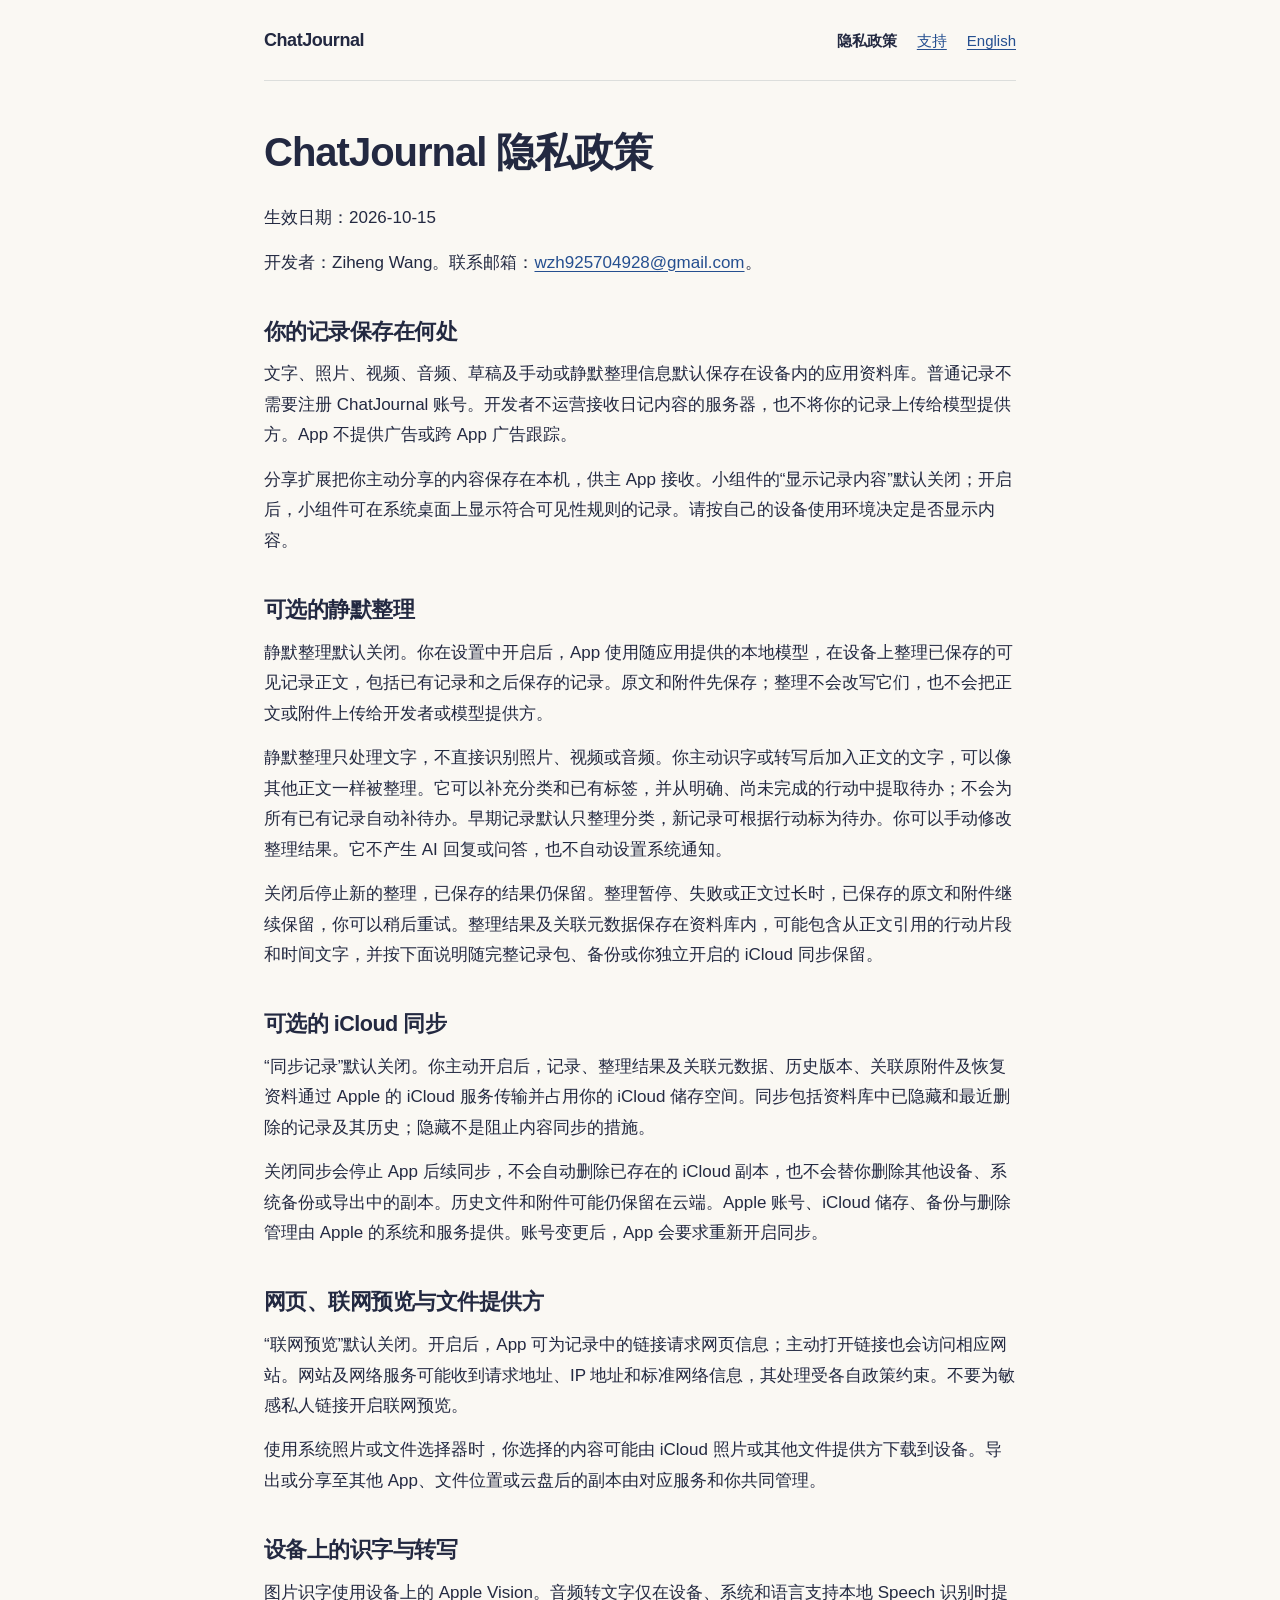
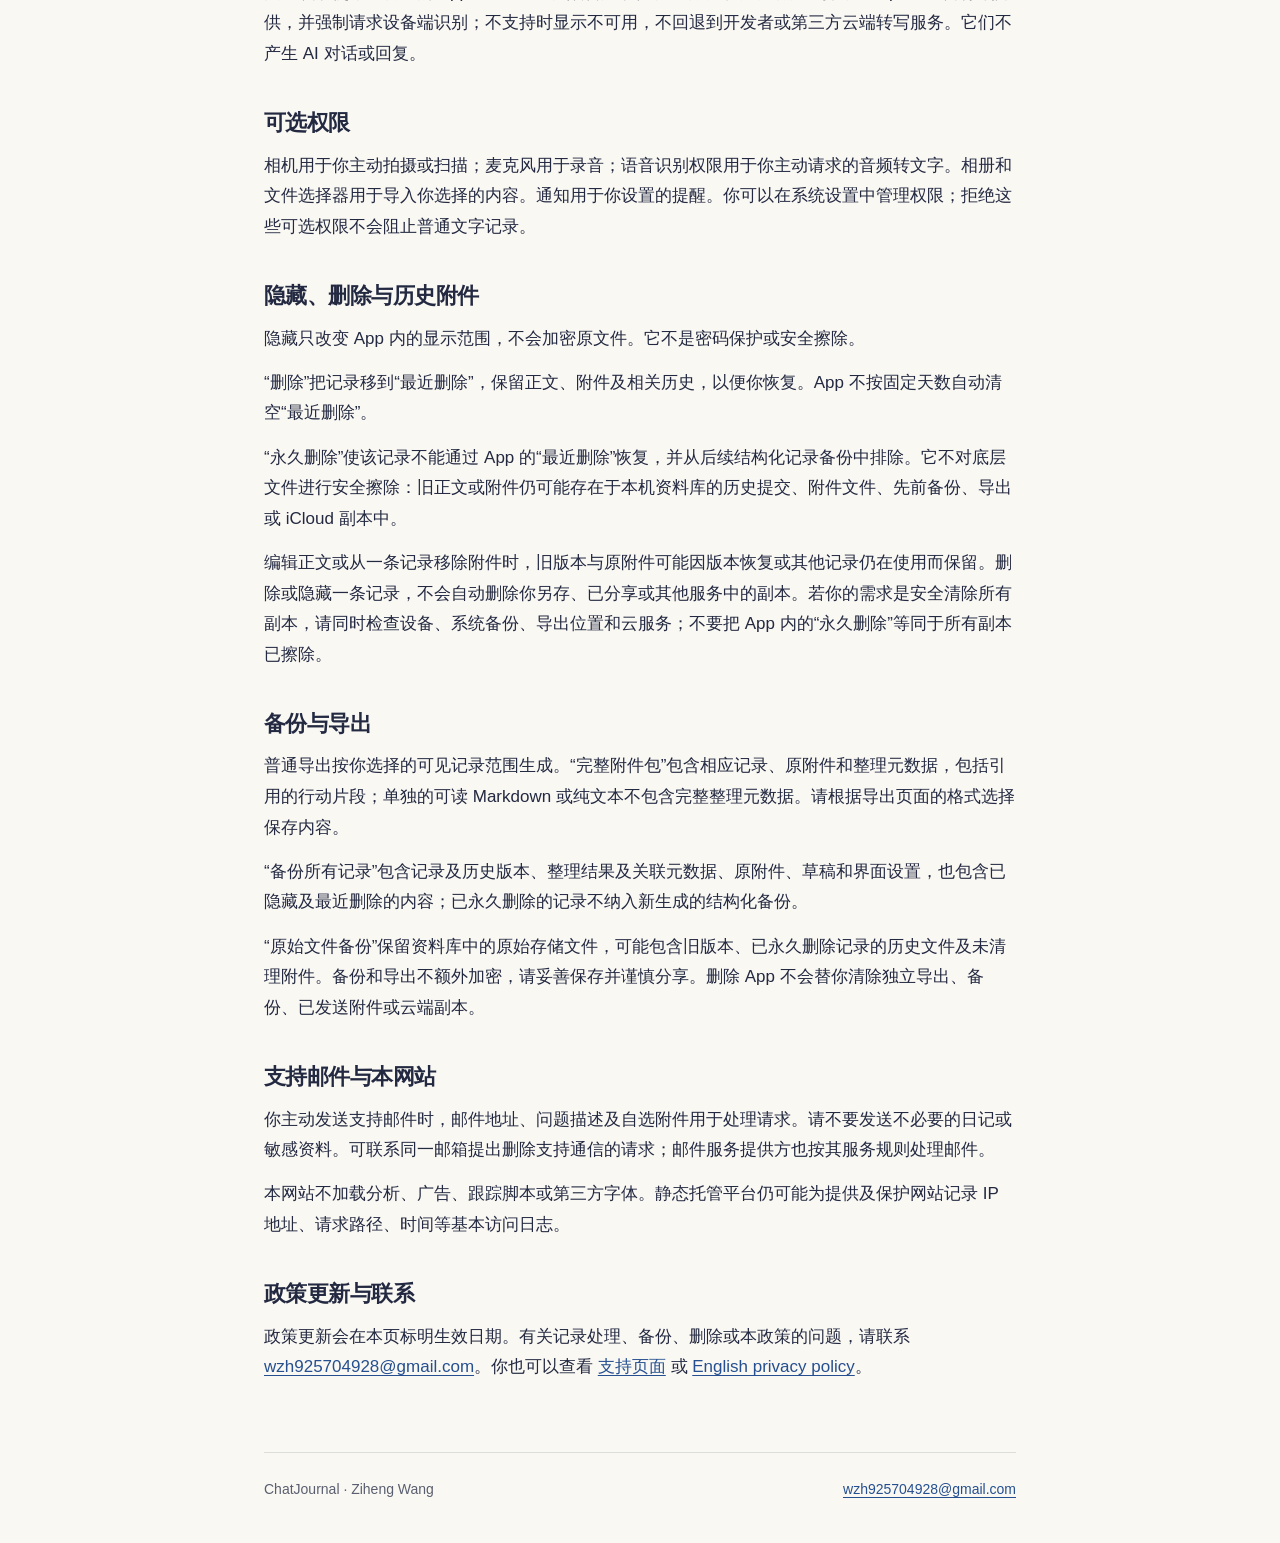
==== docs/privacy.zh.html @ 0717ebc5 "Add files via upload" ====
<!doctype html>
<html lang="zh-Hans">
<head>
<meta charset="utf-8">
<meta name="viewport" content="width=device-width, initial-scale=1">
<meta name="description" content="ChatJournal 如何保存记录、处理可选同步、权限、备份和删除。">
<meta name="referrer" content="no-referrer">
<meta http-equiv="Content-Security-Policy" content="default-src 'none'; style-src 'self'; img-src 'self'; base-uri 'none'; form-action 'none'">
<title>ChatJournal 隐私政策</title>
<link rel="alternate" hreflang="zh-Hans" href="privacy.zh.html">
<link rel="alternate" hreflang="en" href="privacy.en.html">
<link rel="stylesheet" href="style.css">
</head>
<body>
<a class="skip" href="#content">跳到正文</a>
<header><a class="brand" href="index.html">ChatJournal</a><nav aria-label="网站导航"><a href="privacy.zh.html" aria-current="page">隐私政策</a><a href="support.zh.html">支持</a><a href="privacy.en.html" lang="en" hreflang="en">English</a></nav></header>
<main id="content"><h1>ChatJournal 隐私政策</h1>
<p>生效日期：2026-10-15</p>
<p>开发者：Ziheng Wang。联系邮箱：<a href="mailto:wzh925704928@gmail.com">wzh925704928@gmail.com</a>。</p>
<h2>你的记录保存在何处</h2>
<p>文字、照片、视频、音频、草稿及手动或静默整理信息默认保存在设备内的应用资料库。普通记录不需要注册 ChatJournal 账号。开发者不运营接收日记内容的服务器，也不将你的记录上传给模型提供方。App 不提供广告或跨 App 广告跟踪。</p>
<p>分享扩展把你主动分享的内容保存在本机，供主 App 接收。小组件的“显示记录内容”默认关闭；开启后，小组件可在系统桌面上显示符合可见性规则的记录。请按自己的设备使用环境决定是否显示内容。</p>
<h2>可选的静默整理</h2>
<p>静默整理默认关闭。你在设置中开启后，App 使用随应用提供的本地模型，在设备上整理已保存的可见记录正文，包括已有记录和之后保存的记录。原文和附件先保存；整理不会改写它们，也不会把正文或附件上传给开发者或模型提供方。</p>
<p>静默整理只处理文字，不直接识别照片、视频或音频。你主动识字或转写后加入正文的文字，可以像其他正文一样被整理。它可以补充分类和已有标签，并从明确、尚未完成的行动中提取待办；不会为所有已有记录自动补待办。早期记录默认只整理分类，新记录可根据行动标为待办。你可以手动修改整理结果。它不产生 AI 回复或问答，也不自动设置系统通知。</p>
<p>关闭后停止新的整理，已保存的结果仍保留。整理暂停、失败或正文过长时，已保存的原文和附件继续保留，你可以稍后重试。整理结果及关联元数据保存在资料库内，可能包含从正文引用的行动片段和时间文字，并按下面说明随完整记录包、备份或你独立开启的 iCloud 同步保留。</p>
<h2>可选的 iCloud 同步</h2>
<p>“同步记录”默认关闭。你主动开启后，记录、整理结果及关联元数据、历史版本、关联原附件及恢复资料通过 Apple 的 iCloud 服务传输并占用你的 iCloud 储存空间。同步包括资料库中已隐藏和最近删除的记录及其历史；隐藏不是阻止内容同步的措施。</p>
<p>关闭同步会停止 App 后续同步，不会自动删除已存在的 iCloud 副本，也不会替你删除其他设备、系统备份或导出中的副本。历史文件和附件可能仍保留在云端。Apple 账号、iCloud 储存、备份与删除管理由 Apple 的系统和服务提供。账号变更后，App 会要求重新开启同步。</p>
<h2>网页、联网预览与文件提供方</h2>
<p>“联网预览”默认关闭。开启后，App 可为记录中的链接请求网页信息；主动打开链接也会访问相应网站。网站及网络服务可能收到请求地址、IP 地址和标准网络信息，其处理受各自政策约束。不要为敏感私人链接开启联网预览。</p>
<p>使用系统照片或文件选择器时，你选择的内容可能由 iCloud 照片或其他文件提供方下载到设备。导出或分享至其他 App、文件位置或云盘后的副本由对应服务和你共同管理。</p>
<h2>设备上的识字与转写</h2>
<p>图片识字使用设备上的 Apple Vision。音频转文字仅在设备、系统和语言支持本地 Speech 识别时提供，并强制请求设备端识别；不支持时显示不可用，不回退到开发者或第三方云端转写服务。它们不产生 AI 对话或回复。</p>
<h2>可选权限</h2>
<p>相机用于你主动拍摄或扫描；麦克风用于录音；语音识别权限用于你主动请求的音频转文字。相册和文件选择器用于导入你选择的内容。通知用于你设置的提醒。你可以在系统设置中管理权限；拒绝这些可选权限不会阻止普通文字记录。</p>
<h2>隐藏、删除与历史附件</h2>
<p>隐藏只改变 App 内的显示范围，不会加密原文件。它不是密码保护或安全擦除。</p>
<p>“删除”把记录移到“最近删除”，保留正文、附件及相关历史，以便你恢复。App 不按固定天数自动清空“最近删除”。</p>
<p>“永久删除”使该记录不能通过 App 的“最近删除”恢复，并从后续结构化记录备份中排除。它不对底层文件进行安全擦除：旧正文或附件仍可能存在于本机资料库的历史提交、附件文件、先前备份、导出或 iCloud 副本中。</p>
<p>编辑正文或从一条记录移除附件时，旧版本与原附件可能因版本恢复或其他记录仍在使用而保留。删除或隐藏一条记录，不会自动删除你另存、已分享或其他服务中的副本。若你的需求是安全清除所有副本，请同时检查设备、系统备份、导出位置和云服务；不要把 App 内的“永久删除”等同于所有副本已擦除。</p>
<h2>备份与导出</h2>
<p>普通导出按你选择的可见记录范围生成。“完整附件包”包含相应记录、原附件和整理元数据，包括引用的行动片段；单独的可读 Markdown 或纯文本不包含完整整理元数据。请根据导出页面的格式选择保存内容。</p>
<p>“备份所有记录”包含记录及历史版本、整理结果及关联元数据、原附件、草稿和界面设置，也包含已隐藏及最近删除的内容；已永久删除的记录不纳入新生成的结构化备份。</p>
<p>“原始文件备份”保留资料库中的原始存储文件，可能包含旧版本、已永久删除记录的历史文件及未清理附件。备份和导出不额外加密，请妥善保存并谨慎分享。删除 App 不会替你清除独立导出、备份、已发送附件或云端副本。</p>
<h2>支持邮件与本网站</h2>
<p>你主动发送支持邮件时，邮件地址、问题描述及自选附件用于处理请求。请不要发送不必要的日记或敏感资料。可联系同一邮箱提出删除支持通信的请求；邮件服务提供方也按其服务规则处理邮件。</p>
<p>本网站不加载分析、广告、跟踪脚本或第三方字体。静态托管平台仍可能为提供及保护网站记录 IP 地址、请求路径、时间等基本访问日志。</p>
<h2>政策更新与联系</h2>
<p>政策更新会在本页标明生效日期。有关记录处理、备份、删除或本政策的问题，请联系 <a href="mailto:wzh925704928@gmail.com">wzh925704928@gmail.com</a>。你也可以查看 <a href="support.zh.html">支持页面</a> 或 <a href="privacy.en.html">English privacy policy</a>。</p></main>
<footer><span>ChatJournal · Ziheng Wang</span><a href="mailto:wzh925704928@gmail.com">wzh925704928@gmail.com</a></footer>
</body>
</html>
---- docs/style.css ----
:root{color-scheme:light dark;--paper:#faf8f3;--ink:#232941;--muted:#595f70;--line:#dcdedc;--link:#254f90;--focus:#995b0e}
*{box-sizing:border-box}
html{font-size:100%;scroll-padding-top:1.5rem}
body{margin:0;background:var(--paper);color:var(--ink);font-family:-apple-system,BlinkMacSystemFont,"Segoe UI","PingFang SC","Hiragino Sans GB",sans-serif;font-size:1.0625rem;line-height:1.8;overflow-wrap:anywhere}
a{color:var(--link);text-underline-offset:.2em;text-decoration-thickness:.06em}
a:hover{text-decoration-thickness:.12em}
a:focus-visible{outline:3px solid var(--focus);outline-offset:5px;border-radius:2px}
header,main,footer{width:min(100% - 3rem,47rem);margin-inline:auto}
header{display:flex;align-items:center;justify-content:space-between;gap:1.25rem;flex-wrap:wrap;padding-block:1.5rem;border-bottom:1px solid var(--line)}
.brand{font-size:1.125rem;font-weight:650;letter-spacing:-.025em;text-decoration:none;color:var(--ink)}
nav{display:flex;gap:1.25rem;flex-wrap:wrap;font-size:.9375rem}
nav a[aria-current=page]{color:var(--ink);text-decoration:none;font-weight:650}
main{padding-block:2.75rem 3.5rem}
h1,h2{line-height:1.35;letter-spacing:-.025em;text-wrap:balance}
h1{font-size:clamp(1.9rem,5vw,2.5rem);font-weight:700;margin:0 0 1.5rem}
h2{font-size:1.35rem;font-weight:650;margin:2.4rem 0 .8rem}
p{margin:.85rem 0}
ul{padding-left:1.25rem}
li+li{margin-top:.5rem}
.intro{font-size:1.25rem;line-height:1.65;color:var(--muted)}
footer{border-top:1px solid var(--line);padding-block:1.5rem 2.5rem;display:flex;gap:.5rem 1.5rem;justify-content:space-between;flex-wrap:wrap;font-size:.875rem;color:var(--muted)}
.skip{position:absolute;left:1rem;top:-5rem;background:var(--paper);padding:.6rem .9rem;z-index:1}
.skip:focus{top:1rem}
@media(max-width:30rem){header,main,footer{width:calc(100% - 2.25rem)}header{align-items:flex-start;gap:.6rem}nav{gap:1rem}main{padding-top:2rem}body{font-size:1rem}}
@media(prefers-color-scheme:dark){:root{--paper:#171b2b;--ink:#f2f1ee;--muted:#b6bdcd;--line:#3a4052;--link:#a6c6ff;--focus:#e3b674}}
@media print{body{background:white;color:black;font-size:11pt}header,footer,.skip{display:none}main{width:100%;padding:0}h2{break-after:avoid}a{color:inherit}p,li{orphans:3;widows:3}}
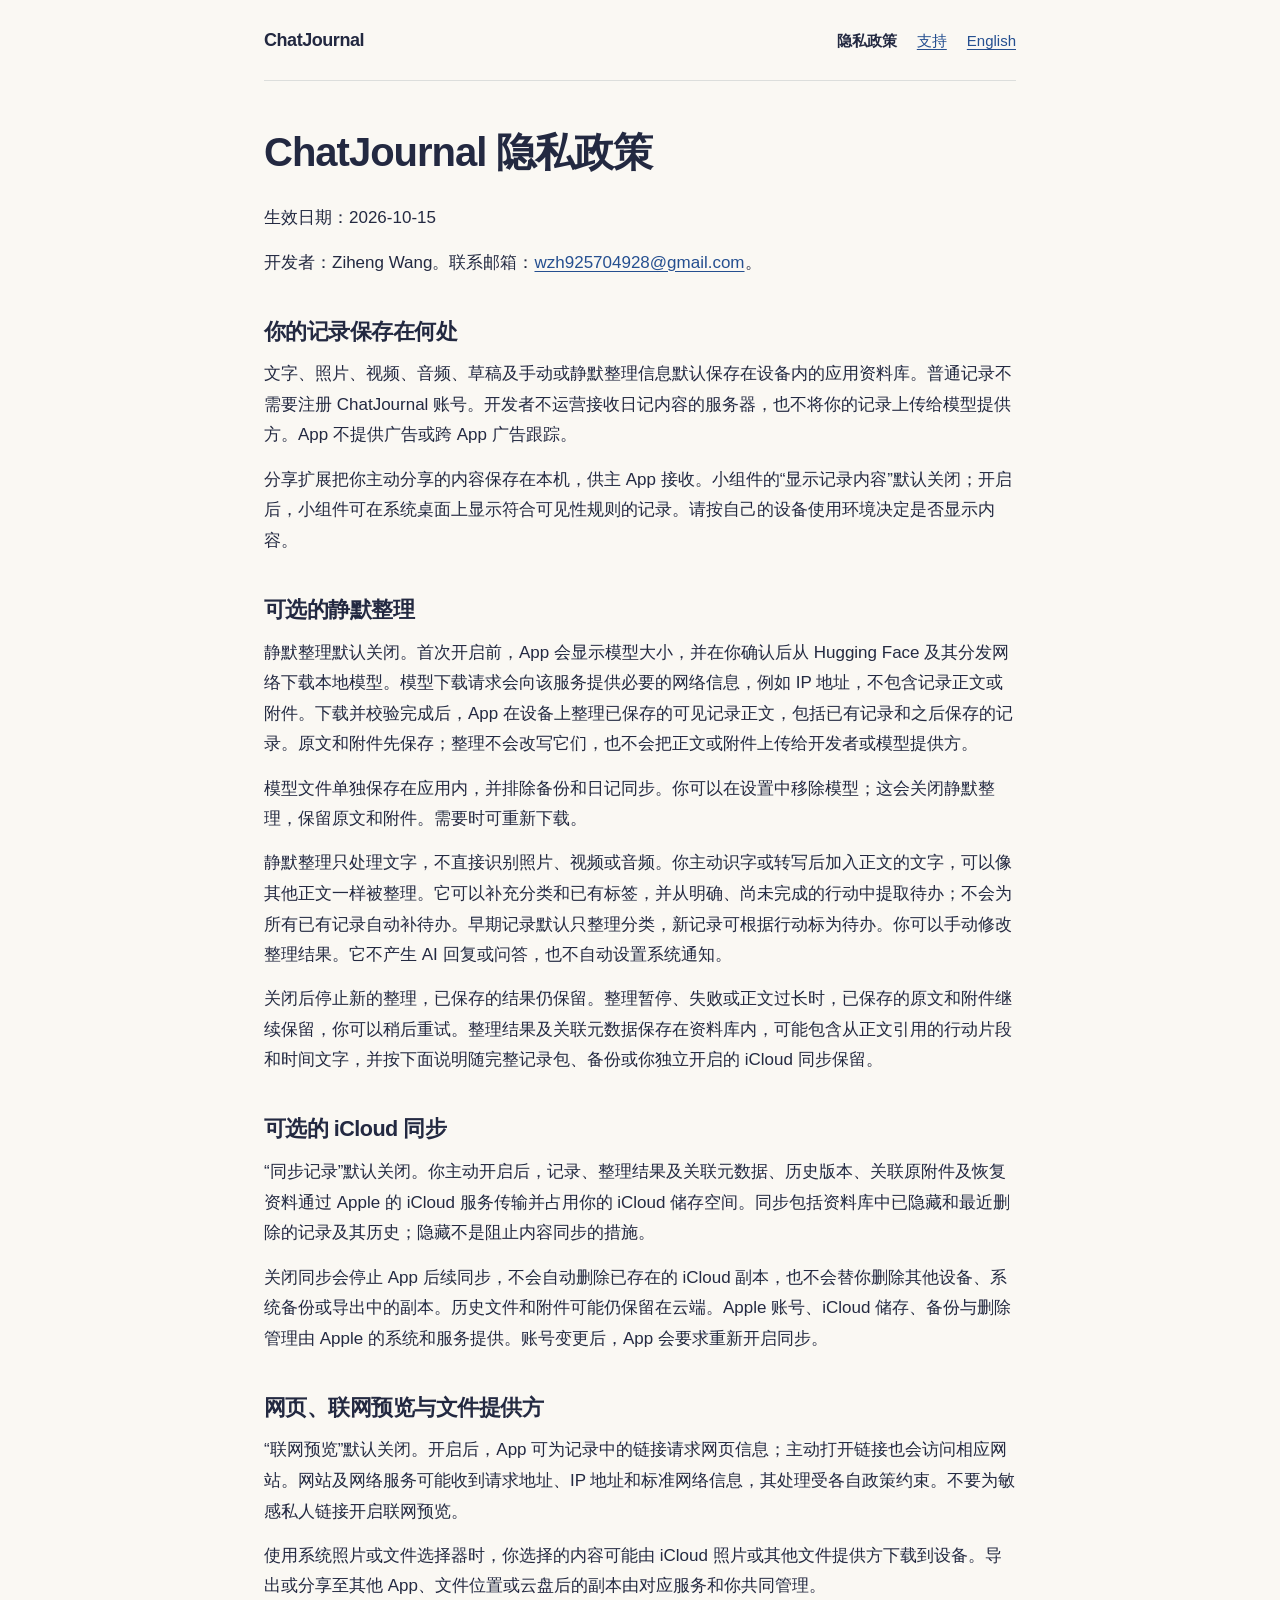
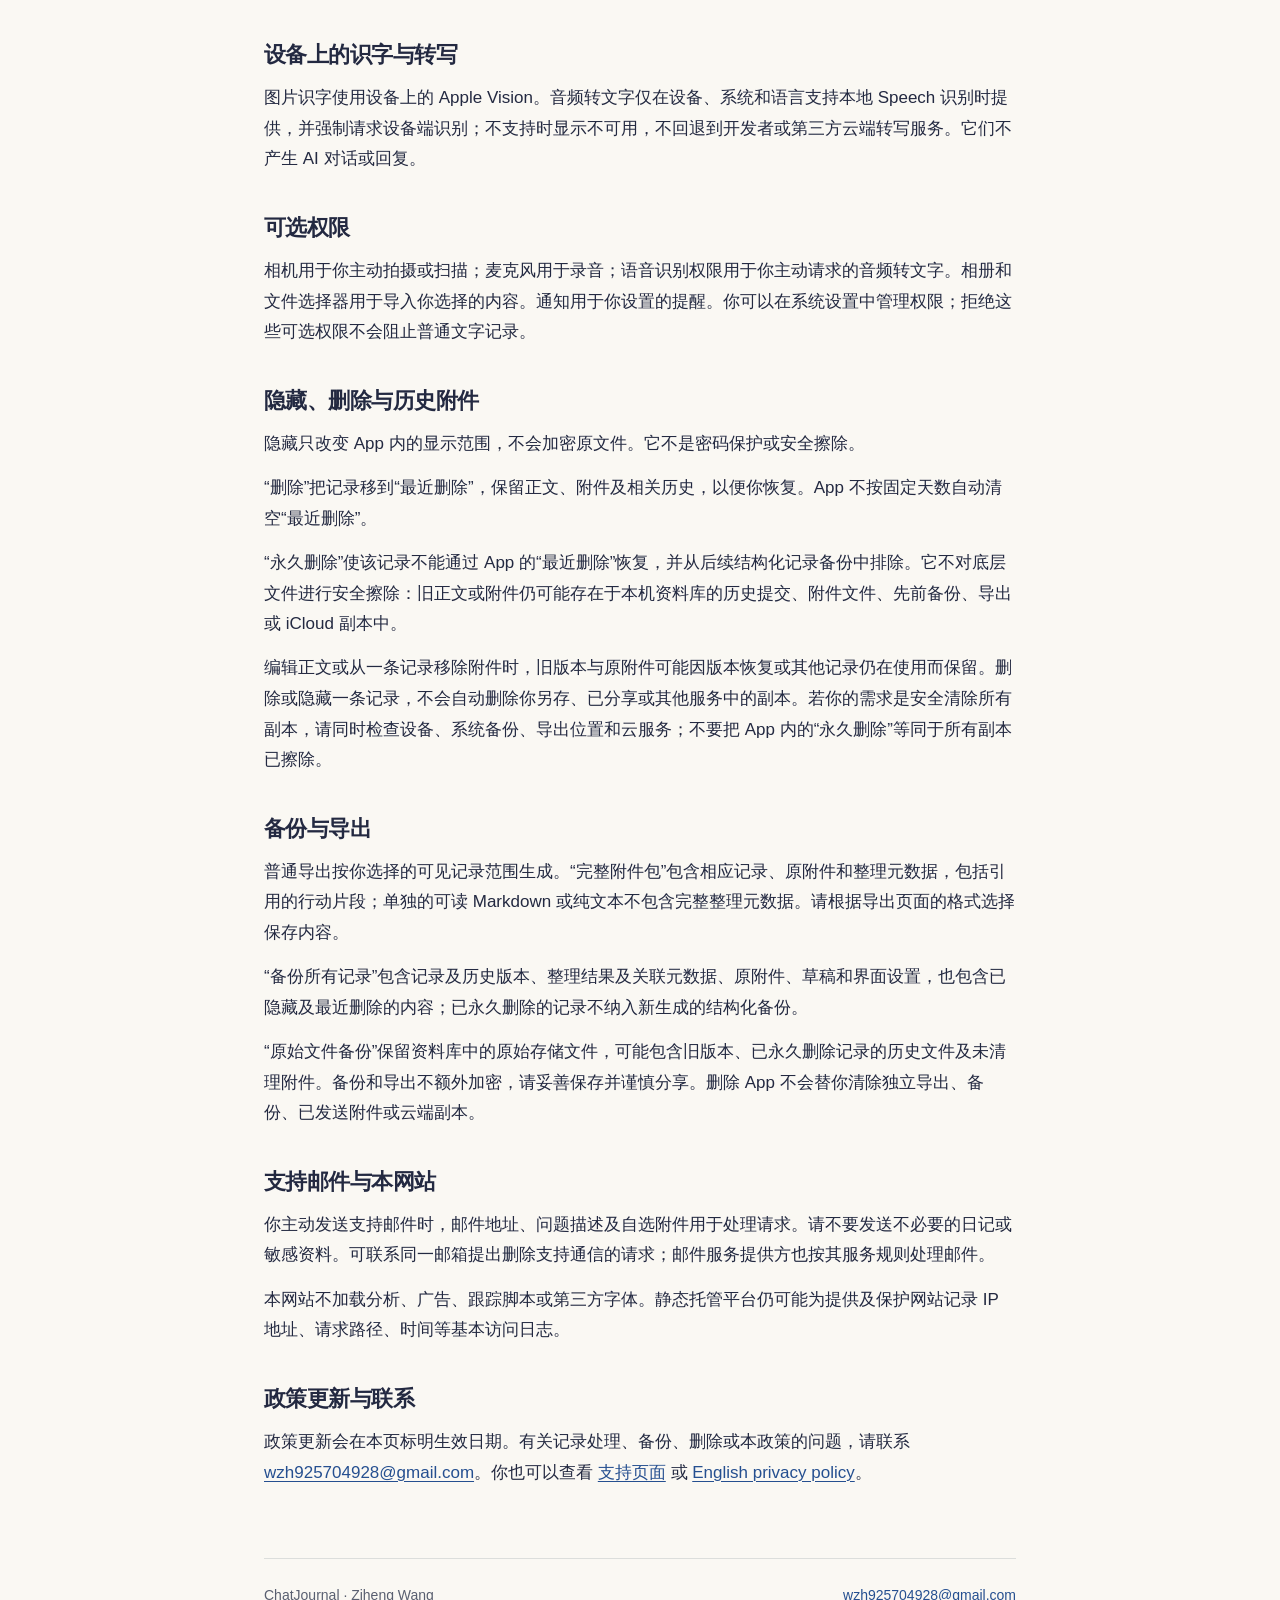
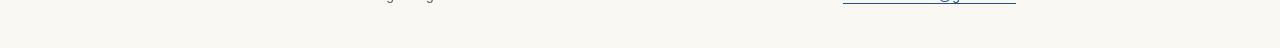
==== commit 218f0e29: "Document optional local model download and removal" ====
--- a/docs/privacy.zh.html
+++ b/docs/privacy.zh.html
@@ -21,7 +21,8 @@
 <p>文字、照片、视频、音频、草稿及手动或静默整理信息默认保存在设备内的应用资料库。普通记录不需要注册 ChatJournal 账号。开发者不运营接收日记内容的服务器，也不将你的记录上传给模型提供方。App 不提供广告或跨 App 广告跟踪。</p>
 <p>分享扩展把你主动分享的内容保存在本机，供主 App 接收。小组件的“显示记录内容”默认关闭；开启后，小组件可在系统桌面上显示符合可见性规则的记录。请按自己的设备使用环境决定是否显示内容。</p>
 <h2>可选的静默整理</h2>
-<p>静默整理默认关闭。你在设置中开启后，App 使用随应用提供的本地模型，在设备上整理已保存的可见记录正文，包括已有记录和之后保存的记录。原文和附件先保存；整理不会改写它们，也不会把正文或附件上传给开发者或模型提供方。</p>
+<p>静默整理默认关闭。首次开启前，App 会显示模型大小，并在你确认后从 Hugging Face 及其分发网络下载本地模型。模型下载请求会向该服务提供必要的网络信息，例如 IP 地址，不包含记录正文或附件。下载并校验完成后，App 在设备上整理已保存的可见记录正文，包括已有记录和之后保存的记录。原文和附件先保存；整理不会改写它们，也不会把正文或附件上传给开发者或模型提供方。</p>
+<p>模型文件单独保存在应用内，并排除备份和日记同步。你可以在设置中移除模型；这会关闭静默整理，保留原文和附件。需要时可重新下载。</p>
 <p>静默整理只处理文字，不直接识别照片、视频或音频。你主动识字或转写后加入正文的文字，可以像其他正文一样被整理。它可以补充分类和已有标签，并从明确、尚未完成的行动中提取待办；不会为所有已有记录自动补待办。早期记录默认只整理分类，新记录可根据行动标为待办。你可以手动修改整理结果。它不产生 AI 回复或问答，也不自动设置系统通知。</p>
 <p>关闭后停止新的整理，已保存的结果仍保留。整理暂停、失败或正文过长时，已保存的原文和附件继续保留，你可以稍后重试。整理结果及关联元数据保存在资料库内，可能包含从正文引用的行动片段和时间文字，并按下面说明随完整记录包、备份或你独立开启的 iCloud 同步保留。</p>
 <h2>可选的 iCloud 同步</h2>
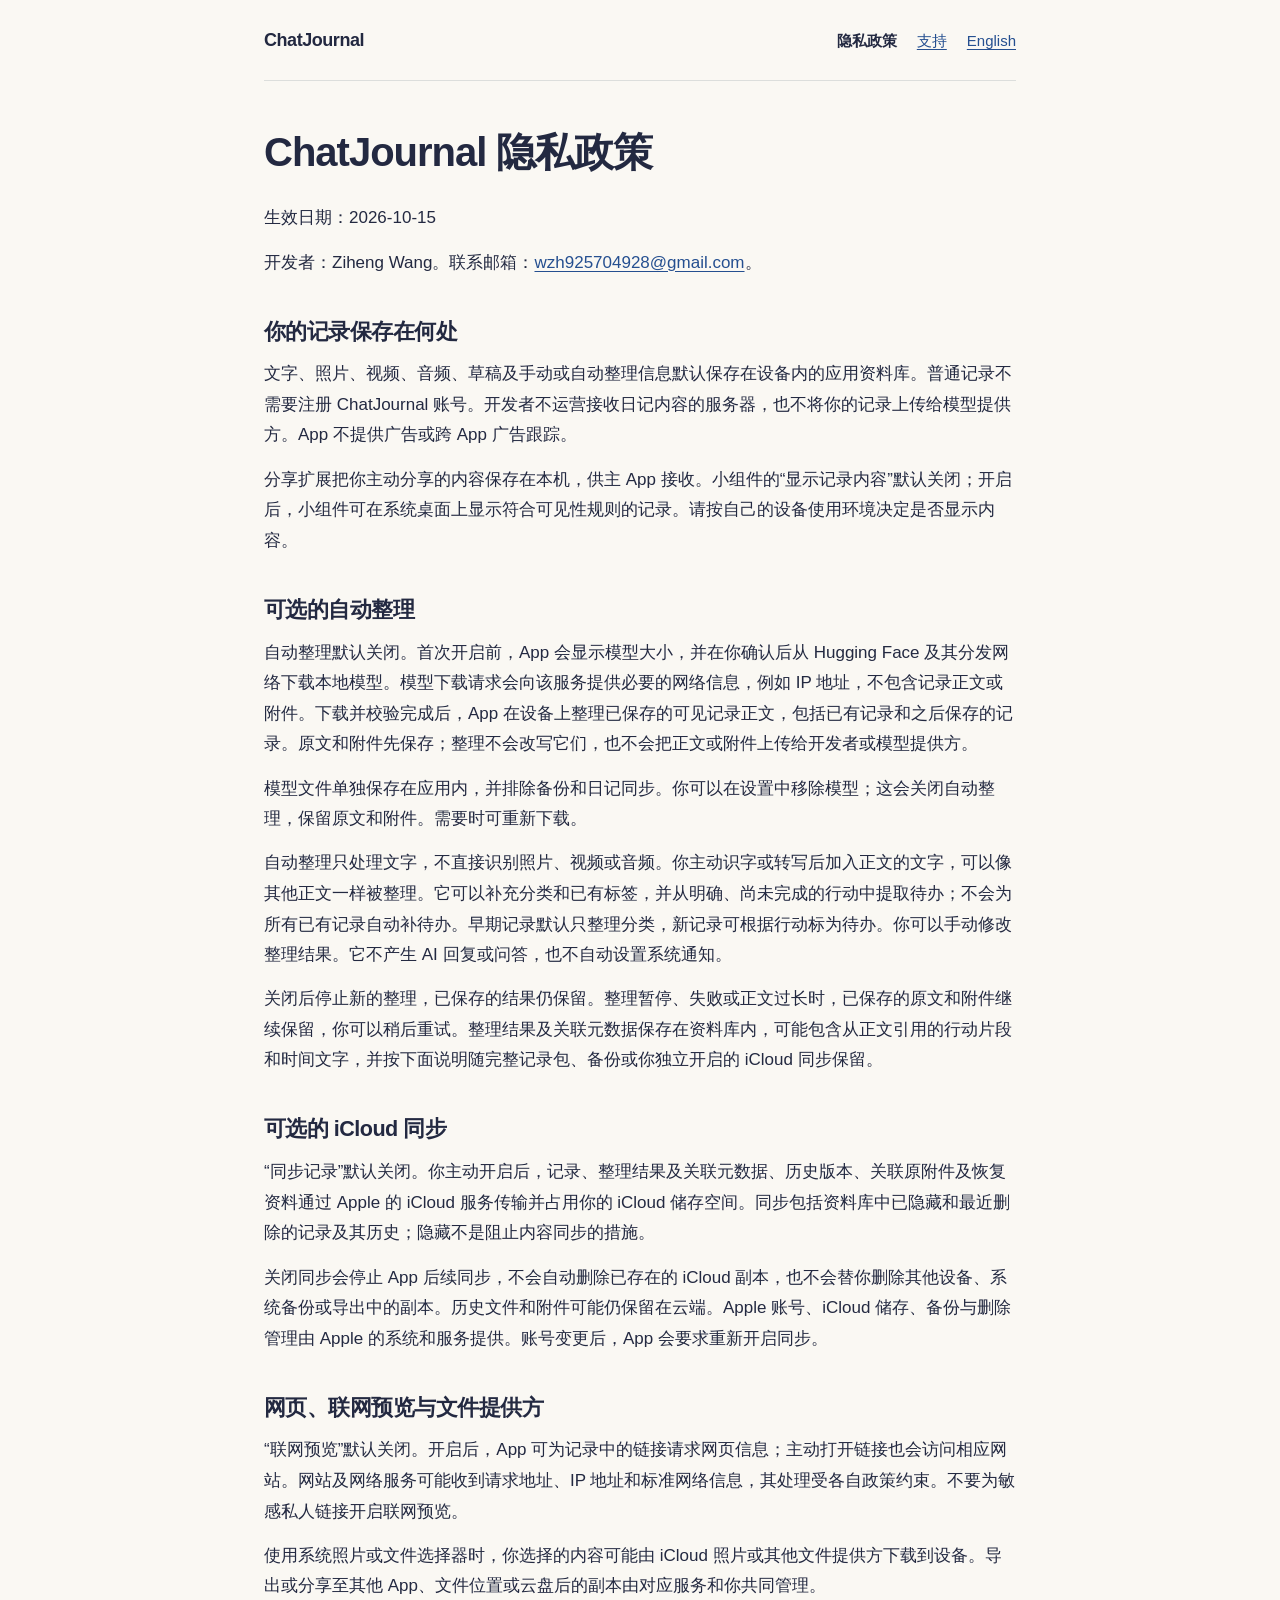
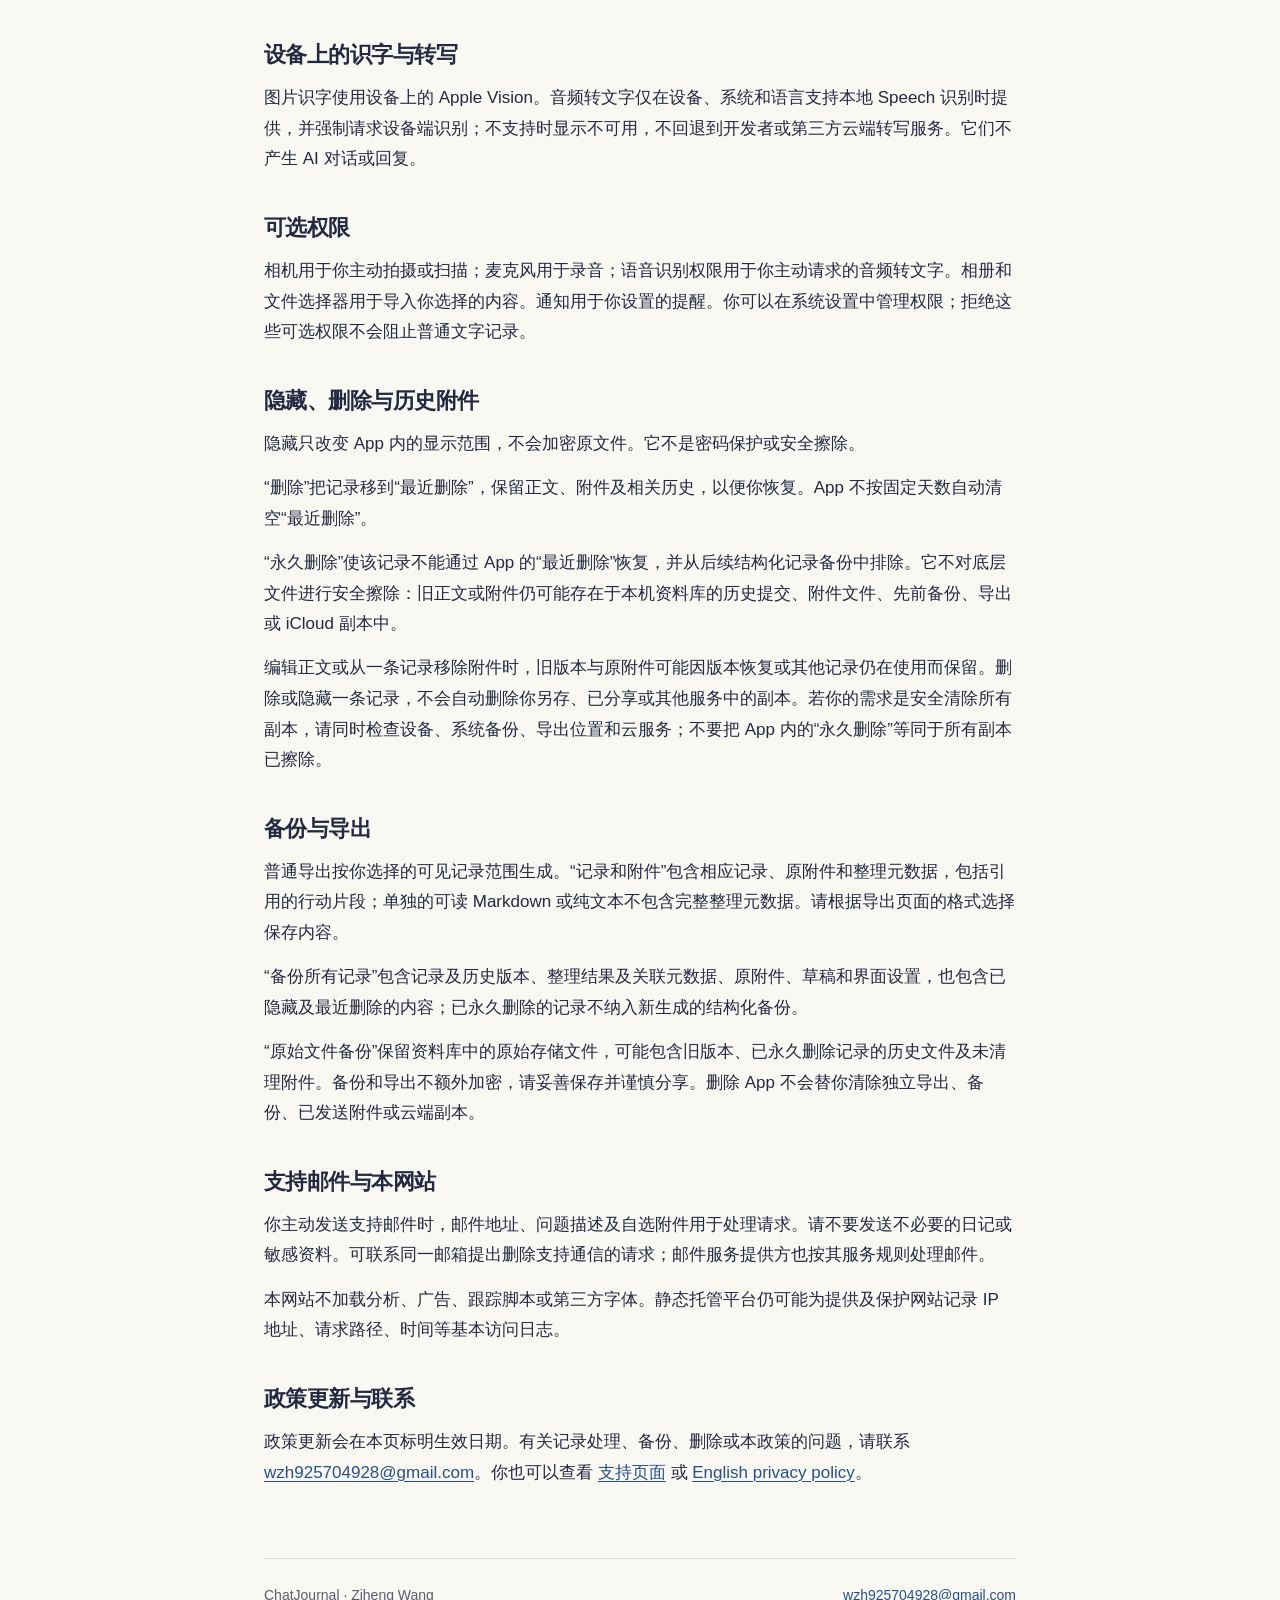
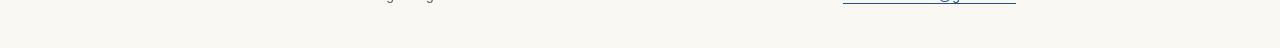
==== commit 207b54b5: "Align ChatJournal privacy and support with clearer app wording" ====
--- a/docs/privacy.zh.html
+++ b/docs/privacy.zh.html
@@ -18,12 +18,12 @@
 <p>生效日期：2026-10-15</p>
 <p>开发者：Ziheng Wang。联系邮箱：<a href="mailto:wzh925704928@gmail.com">wzh925704928@gmail.com</a>。</p>
 <h2>你的记录保存在何处</h2>
-<p>文字、照片、视频、音频、草稿及手动或静默整理信息默认保存在设备内的应用资料库。普通记录不需要注册 ChatJournal 账号。开发者不运营接收日记内容的服务器，也不将你的记录上传给模型提供方。App 不提供广告或跨 App 广告跟踪。</p>
+<p>文字、照片、视频、音频、草稿及手动或自动整理信息默认保存在设备内的应用资料库。普通记录不需要注册 ChatJournal 账号。开发者不运营接收日记内容的服务器，也不将你的记录上传给模型提供方。App 不提供广告或跨 App 广告跟踪。</p>
 <p>分享扩展把你主动分享的内容保存在本机，供主 App 接收。小组件的“显示记录内容”默认关闭；开启后，小组件可在系统桌面上显示符合可见性规则的记录。请按自己的设备使用环境决定是否显示内容。</p>
-<h2>可选的静默整理</h2>
-<p>静默整理默认关闭。首次开启前，App 会显示模型大小，并在你确认后从 Hugging Face 及其分发网络下载本地模型。模型下载请求会向该服务提供必要的网络信息，例如 IP 地址，不包含记录正文或附件。下载并校验完成后，App 在设备上整理已保存的可见记录正文，包括已有记录和之后保存的记录。原文和附件先保存；整理不会改写它们，也不会把正文或附件上传给开发者或模型提供方。</p>
-<p>模型文件单独保存在应用内，并排除备份和日记同步。你可以在设置中移除模型；这会关闭静默整理，保留原文和附件。需要时可重新下载。</p>
-<p>静默整理只处理文字，不直接识别照片、视频或音频。你主动识字或转写后加入正文的文字，可以像其他正文一样被整理。它可以补充分类和已有标签，并从明确、尚未完成的行动中提取待办；不会为所有已有记录自动补待办。早期记录默认只整理分类，新记录可根据行动标为待办。你可以手动修改整理结果。它不产生 AI 回复或问答，也不自动设置系统通知。</p>
+<h2>可选的自动整理</h2>
+<p>自动整理默认关闭。首次开启前，App 会显示模型大小，并在你确认后从 Hugging Face 及其分发网络下载本地模型。模型下载请求会向该服务提供必要的网络信息，例如 IP 地址，不包含记录正文或附件。下载并校验完成后，App 在设备上整理已保存的可见记录正文，包括已有记录和之后保存的记录。原文和附件先保存；整理不会改写它们，也不会把正文或附件上传给开发者或模型提供方。</p>
+<p>模型文件单独保存在应用内，并排除备份和日记同步。你可以在设置中移除模型；这会关闭自动整理，保留原文和附件。需要时可重新下载。</p>
+<p>自动整理只处理文字，不直接识别照片、视频或音频。你主动识字或转写后加入正文的文字，可以像其他正文一样被整理。它可以补充分类和已有标签，并从明确、尚未完成的行动中提取待办；不会为所有已有记录自动补待办。早期记录默认只整理分类，新记录可根据行动标为待办。你可以手动修改整理结果。它不产生 AI 回复或问答，也不自动设置系统通知。</p>
 <p>关闭后停止新的整理，已保存的结果仍保留。整理暂停、失败或正文过长时，已保存的原文和附件继续保留，你可以稍后重试。整理结果及关联元数据保存在资料库内，可能包含从正文引用的行动片段和时间文字，并按下面说明随完整记录包、备份或你独立开启的 iCloud 同步保留。</p>
 <h2>可选的 iCloud 同步</h2>
 <p>“同步记录”默认关闭。你主动开启后，记录、整理结果及关联元数据、历史版本、关联原附件及恢复资料通过 Apple 的 iCloud 服务传输并占用你的 iCloud 储存空间。同步包括资料库中已隐藏和最近删除的记录及其历史；隐藏不是阻止内容同步的措施。</p>
@@ -41,7 +41,7 @@
 <p>“永久删除”使该记录不能通过 App 的“最近删除”恢复，并从后续结构化记录备份中排除。它不对底层文件进行安全擦除：旧正文或附件仍可能存在于本机资料库的历史提交、附件文件、先前备份、导出或 iCloud 副本中。</p>
 <p>编辑正文或从一条记录移除附件时，旧版本与原附件可能因版本恢复或其他记录仍在使用而保留。删除或隐藏一条记录，不会自动删除你另存、已分享或其他服务中的副本。若你的需求是安全清除所有副本，请同时检查设备、系统备份、导出位置和云服务；不要把 App 内的“永久删除”等同于所有副本已擦除。</p>
 <h2>备份与导出</h2>
-<p>普通导出按你选择的可见记录范围生成。“完整附件包”包含相应记录、原附件和整理元数据，包括引用的行动片段；单独的可读 Markdown 或纯文本不包含完整整理元数据。请根据导出页面的格式选择保存内容。</p>
+<p>普通导出按你选择的可见记录范围生成。“记录和附件”包含相应记录、原附件和整理元数据，包括引用的行动片段；单独的可读 Markdown 或纯文本不包含完整整理元数据。请根据导出页面的格式选择保存内容。</p>
 <p>“备份所有记录”包含记录及历史版本、整理结果及关联元数据、原附件、草稿和界面设置，也包含已隐藏及最近删除的内容；已永久删除的记录不纳入新生成的结构化备份。</p>
 <p>“原始文件备份”保留资料库中的原始存储文件，可能包含旧版本、已永久删除记录的历史文件及未清理附件。备份和导出不额外加密，请妥善保存并谨慎分享。删除 App 不会替你清除独立导出、备份、已发送附件或云端副本。</p>
 <h2>支持邮件与本网站</h2>
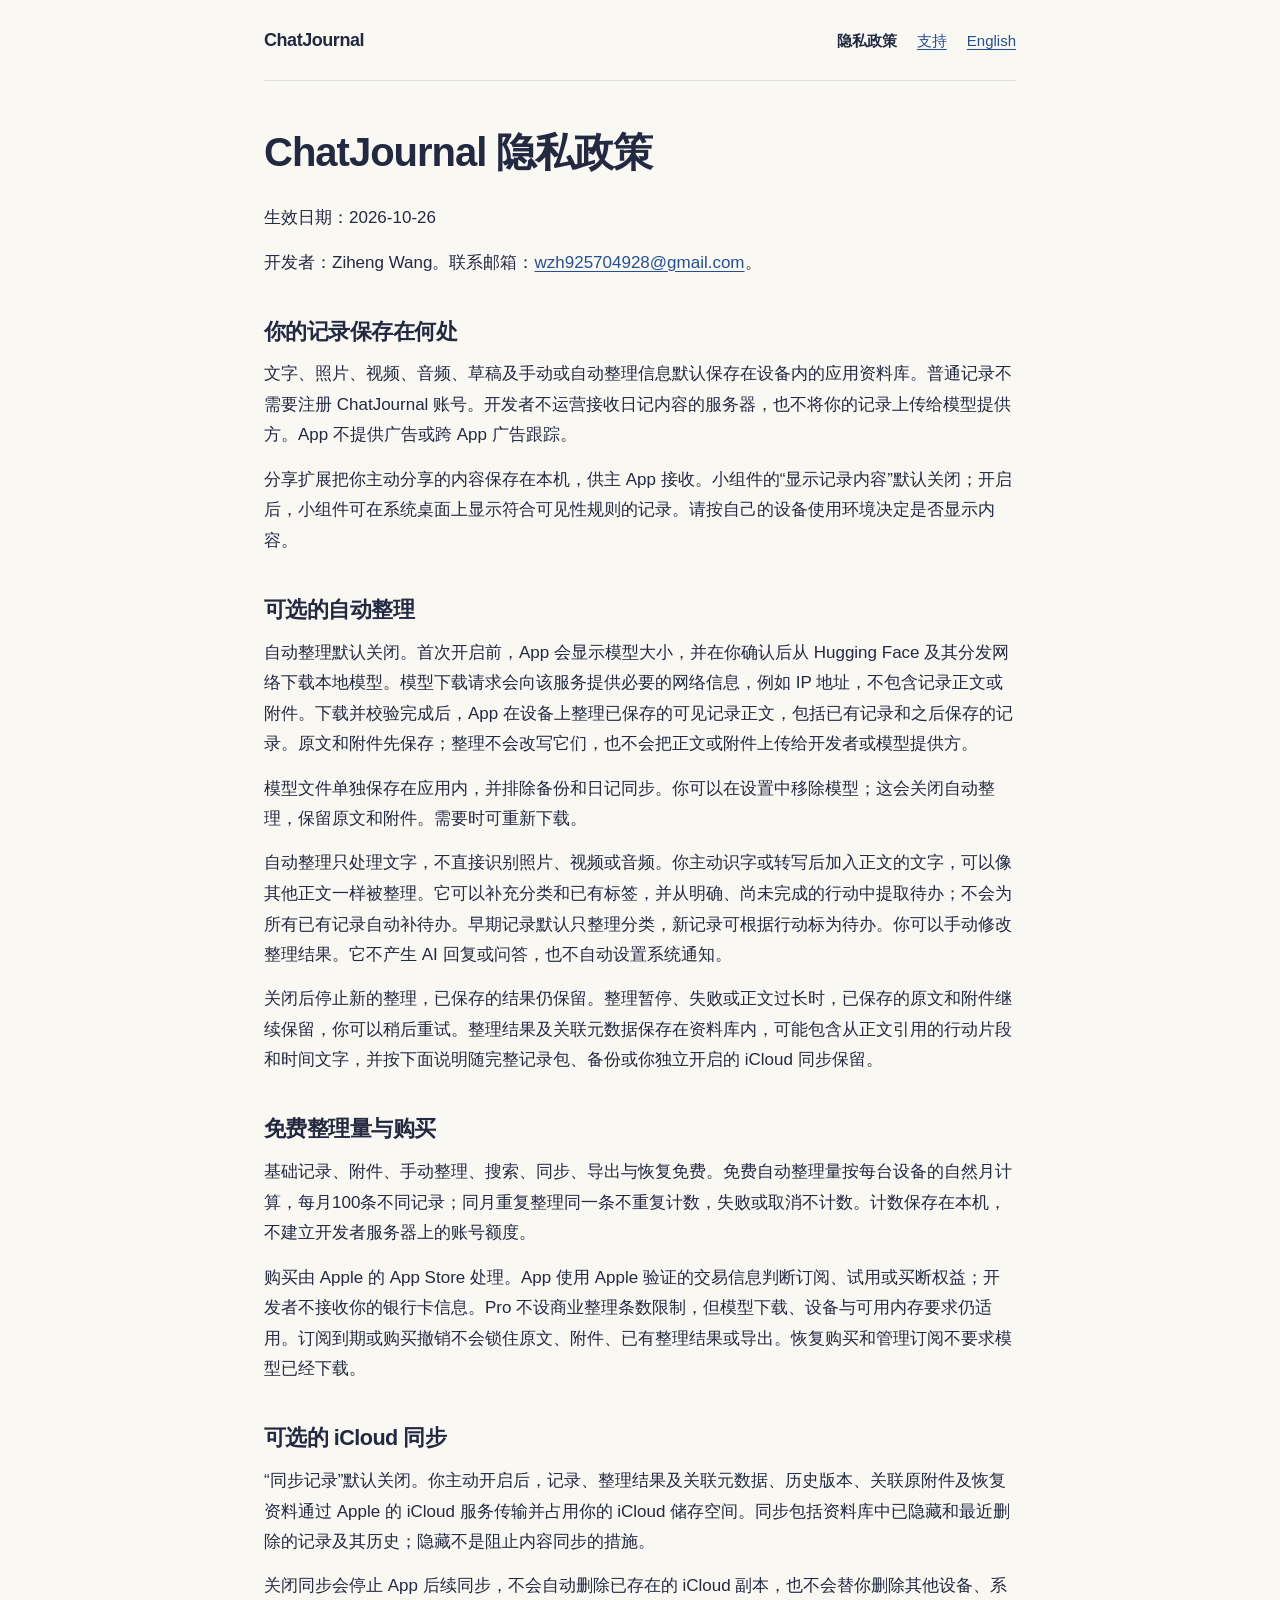
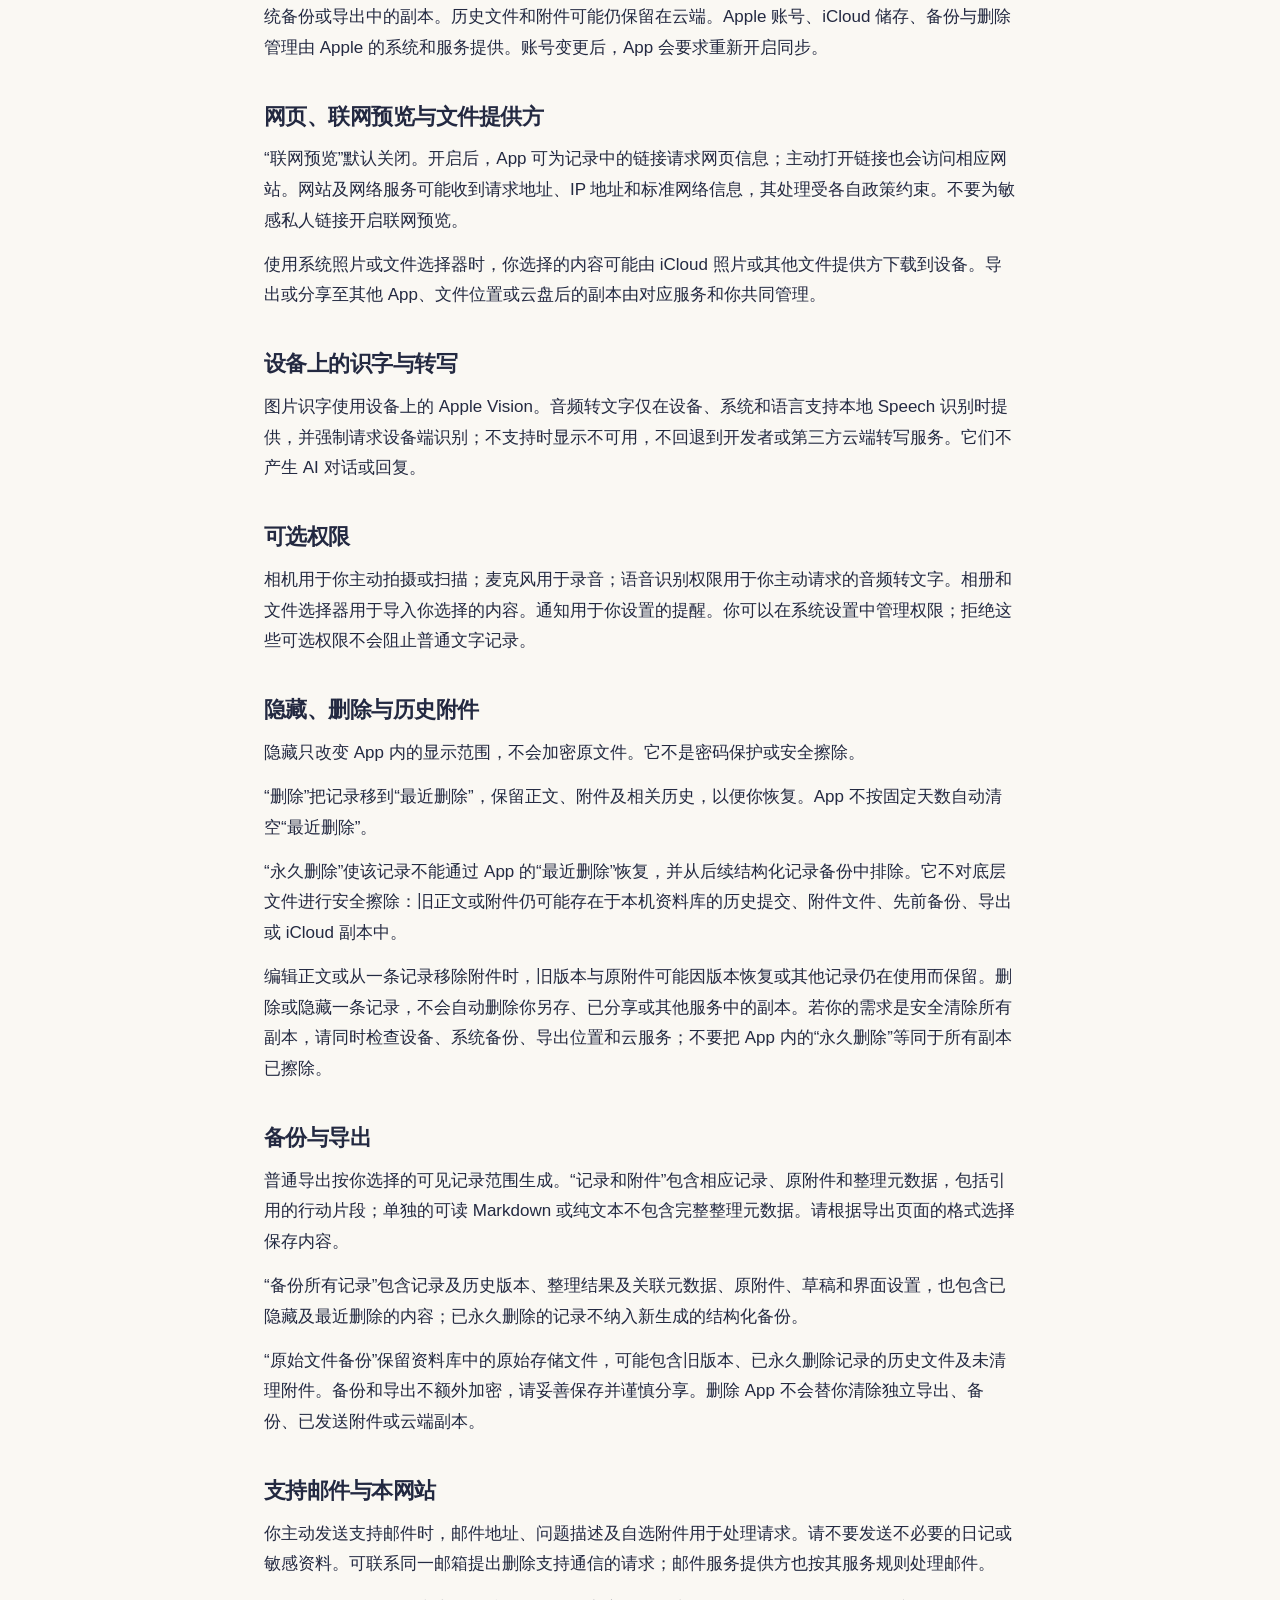
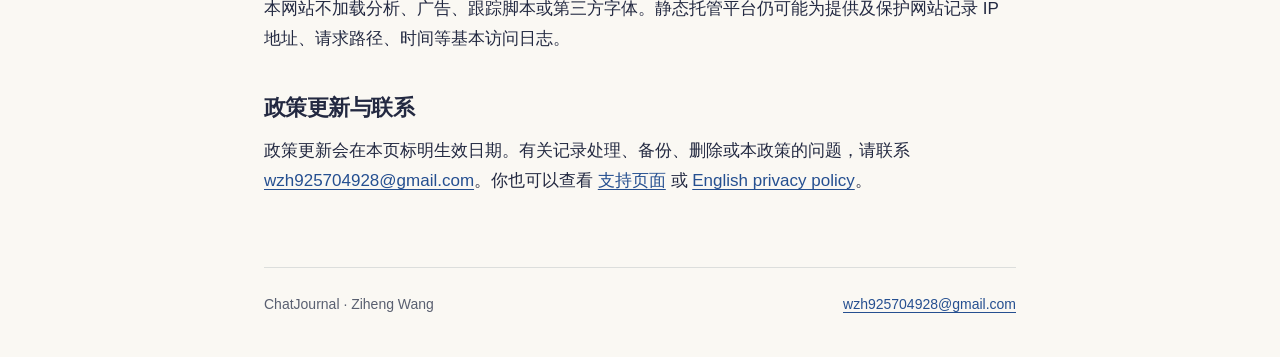
==== commit 284eb26a: "Describe ChatJournal free organization and Pro purchases" ====
--- a/docs/privacy.zh.html
+++ b/docs/privacy.zh.html
@@ -15,7 +15,7 @@
 <a class="skip" href="#content">跳到正文</a>
 <header><a class="brand" href="index.html">ChatJournal</a><nav aria-label="网站导航"><a href="privacy.zh.html" aria-current="page">隐私政策</a><a href="support.zh.html">支持</a><a href="privacy.en.html" lang="en" hreflang="en">English</a></nav></header>
 <main id="content"><h1>ChatJournal 隐私政策</h1>
-<p>生效日期：2026-10-15</p>
+<p>生效日期：2026-10-26</p>
 <p>开发者：Ziheng Wang。联系邮箱：<a href="mailto:wzh925704928@gmail.com">wzh925704928@gmail.com</a>。</p>
 <h2>你的记录保存在何处</h2>
 <p>文字、照片、视频、音频、草稿及手动或自动整理信息默认保存在设备内的应用资料库。普通记录不需要注册 ChatJournal 账号。开发者不运营接收日记内容的服务器，也不将你的记录上传给模型提供方。App 不提供广告或跨 App 广告跟踪。</p>
@@ -25,6 +25,9 @@
 <p>模型文件单独保存在应用内，并排除备份和日记同步。你可以在设置中移除模型；这会关闭自动整理，保留原文和附件。需要时可重新下载。</p>
 <p>自动整理只处理文字，不直接识别照片、视频或音频。你主动识字或转写后加入正文的文字，可以像其他正文一样被整理。它可以补充分类和已有标签，并从明确、尚未完成的行动中提取待办；不会为所有已有记录自动补待办。早期记录默认只整理分类，新记录可根据行动标为待办。你可以手动修改整理结果。它不产生 AI 回复或问答，也不自动设置系统通知。</p>
 <p>关闭后停止新的整理，已保存的结果仍保留。整理暂停、失败或正文过长时，已保存的原文和附件继续保留，你可以稍后重试。整理结果及关联元数据保存在资料库内，可能包含从正文引用的行动片段和时间文字，并按下面说明随完整记录包、备份或你独立开启的 iCloud 同步保留。</p>
+<h2>免费整理量与购买</h2>
+<p>基础记录、附件、手动整理、搜索、同步、导出与恢复免费。免费自动整理量按每台设备的自然月计算，每月100条不同记录；同月重复整理同一条不重复计数，失败或取消不计数。计数保存在本机，不建立开发者服务器上的账号额度。</p>
+<p>购买由 Apple 的 App Store 处理。App 使用 Apple 验证的交易信息判断订阅、试用或买断权益；开发者不接收你的银行卡信息。Pro 不设商业整理条数限制，但模型下载、设备与可用内存要求仍适用。订阅到期或购买撤销不会锁住原文、附件、已有整理结果或导出。恢复购买和管理订阅不要求模型已经下载。</p>
 <h2>可选的 iCloud 同步</h2>
 <p>“同步记录”默认关闭。你主动开启后，记录、整理结果及关联元数据、历史版本、关联原附件及恢复资料通过 Apple 的 iCloud 服务传输并占用你的 iCloud 储存空间。同步包括资料库中已隐藏和最近删除的记录及其历史；隐藏不是阻止内容同步的措施。</p>
 <p>关闭同步会停止 App 后续同步，不会自动删除已存在的 iCloud 副本，也不会替你删除其他设备、系统备份或导出中的副本。历史文件和附件可能仍保留在云端。Apple 账号、iCloud 储存、备份与删除管理由 Apple 的系统和服务提供。账号变更后，App 会要求重新开启同步。</p>
